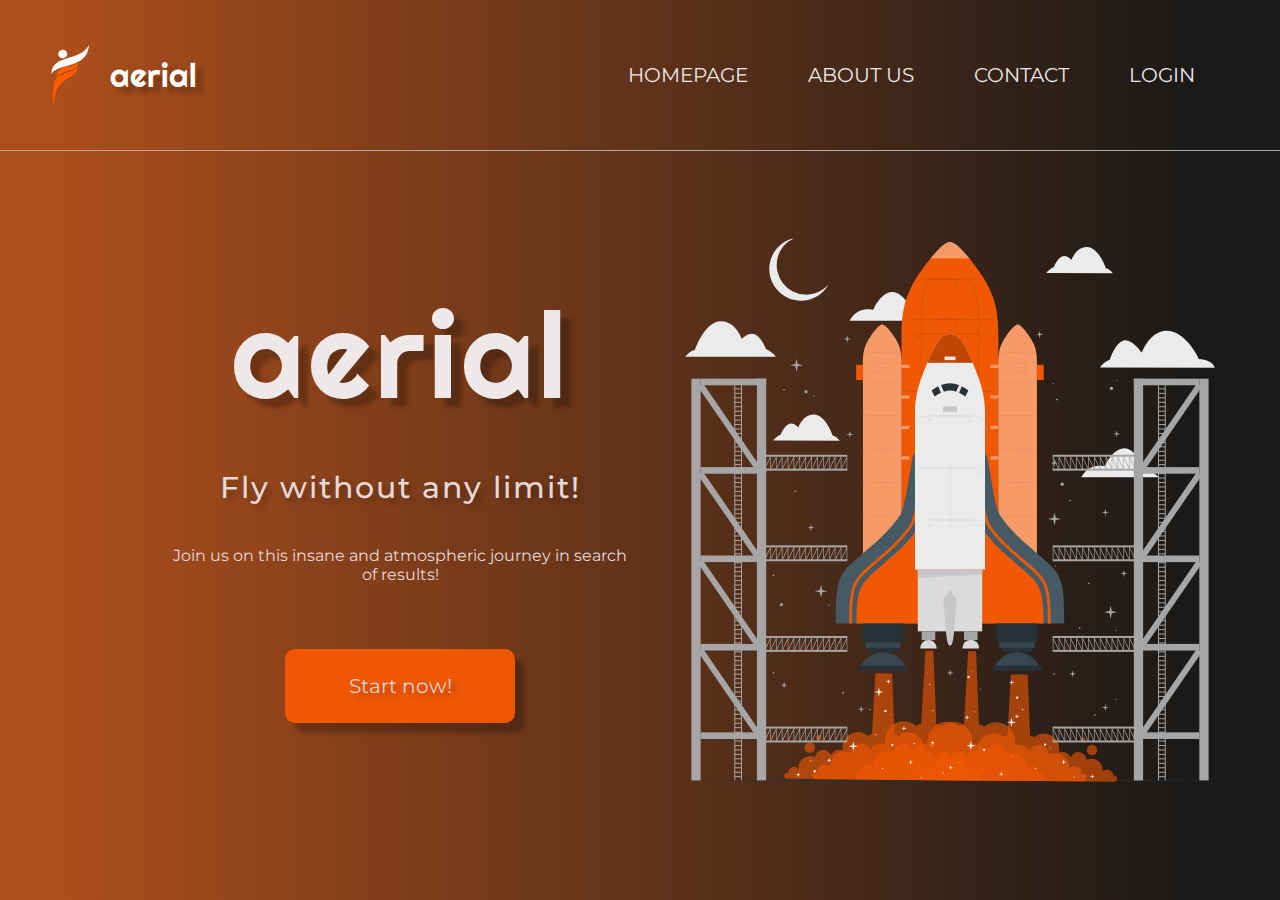
==== index.html @ 03a358d9 "Post" ====
<!DOCTYPE html>
<html lang="en">
<head>
    <meta charset="UTF-8">
    <meta http-equiv="X-UA-Compatible" content="IE=edge">
    <meta name="viewport" content="width=device-width, initial-scale=1.0">
    <title>Aerial</title>
    <link rel="stylesheet" href="assets/css/style.css">

</head>
<body>
    <div id="main">
        <header class="main-header">
            <div class="left-menu">
                <img class="logo-img" src="assets/img/logo.svg" alt="aerial-logo">
                <h1 class="logo-name">Aerial</h1>
            </div>
            <nav class="nav-menu">
                <a href class="menu-item">Homepage</a>
                <a href class="menu-item">About Us</a>
                <a href class="menu-item">Contact</a>
                <a href class="menu-item">Login</a>
            </nav>
        </header>
        <main class="content">
            <section class="main-content">
                <div class="main-section">
                    <h1 class="main-section-title">Aerial</h1>
                    <h2 class="main-section-subtitle">Fly without any limit!</h2>
                    <p class="main-section-paragraph">Join us on this insane and atmospheric journey in search of results!</p>
                    <button class="main-btn">Start now!</button>
                </div>
                <img class="main-rocket" src="assets/img/rocket-animate.svg" alt="rocket-animate">
            </section>
            <section class="secondary-content">
                <div>
                </div>
            </section>
        </main>

        <footer>

        </footer>
    </div>
</body>
</html>
---- assets/css/style.css ----
@import url('https://fonts.googleapis.com/css2?family=Montserrat:wght@400;700&display=swap');
@import url('https://fonts.googleapis.com/css2?family=Staatliches&display=swap');
@import url('https://fonts.googleapis.com/css2?family=Righteous&family=Sarala:wght@400;700&display=swap');

* {
    margin: 0;
    padding: 0;
    box-sizing: border-box;
    text-decoration: none;
}
body {
    font-size: 100%;
    background: rgb(172,78,27);
    background: linear-gradient(90deg, rgba(172,78,27,1) 4%, rgba(28,26,24,1) 92%);
}

.main-header {
    color: white;
    display: flex;
    align-items: center;
    justify-content: space-between;
    margin: 10px;
    padding: 20px;
}

.left-menu {
    display: flex;
    align-items: center;
}

.logo-img {
    width: 50px;
    height: 60px;
    margin: 15px;
}

.logo-name {
    font-family: 'Righteous', cursive, sans-serif;
    text-transform: lowercase;
    font-size: 2em;
    font-weight: 300;
    text-shadow: 7px 6px 5px rgba(0, 0, 0, 0.25);
}

.nav-menu {
   display: flex;
   align-items: center;
   gap: 30px;
   margin-right: 40px;
}

.menu-item {
    text-transform: uppercase;
    font-size: 20px;
    font-weight: 400;
    color: rgb(238, 232, 232);
    font-family: 'Montserrat', sans-serif;
    padding: 15px;
    text-decoration: none;
    border-radius: 10px;
    transition: background-color 1s;
    transition: transform 1s cubic-bezier(0.4, 0, 0.2, 0.1);
}

.menu-item:hover {
    transform: scale(0.80);
    transition: 1s;
    background-color: rgba(192,69,3,255);
}

.content {
    border-top: 0.3px solid rgb(172, 172, 172);
}

.main-rocket {
    width: 50vw;
    height: 55vw;
}

.main-content {
    margin: 10px;
    display: flex;
    align-items: center;
    justify-content: space-between;
}

.main-section {
    margin-left: 10em;
    display: flex;
    flex-direction: column;
    align-items: center;
    gap: 40px;
}

.main-section-title {
    color: rgb(238, 232, 232);
    font-family: 'Righteous', cursive, sans-serif;
    font-weight: 500;
    font-size: 120px;
    letter-spacing: 4px;
    text-transform: lowercase;
    text-shadow: 10px 9px 4px rgba(0, 0, 0, 0.25);
}

.main-section-subtitle {
    font-family: 'Montserrat', sans-serif;
    color: rgb(230, 216, 216);
    font-weight: 500;
    font-size: 30px;
    letter-spacing: 2px;
    text-shadow: 4px 4px 6px rgba(0, 0, 0, 0.25);
}

.main-section-paragraph {
    font-family: 'Montserrat', sans-serif;
    text-align: center;
    color: rgb(230, 216, 216);
}

.main-btn {
    font-family: 'Montserrat', sans-serif;
    margin: 25px;
    width: 50%;
    padding: 25px;
    border: none;
    border-radius: 10px;
    color: rgb(218, 211, 211);
    font-size: 20px;
    font-weight: 400;
    background-color: #f05704;
    cursor: pointer;
    text-shadow: 5px 4px 4px rgba(0, 0, 0, 0.25);
    box-shadow: 10px 10px 5px rgba(0, 0, 0, 0.25);
    transition: transform 900ms cubic-bezier(0.4, 0, 0.2, 0.1);
}

.main-btn:hover {
    background-color: #f59a67;
    transform: scale(1.20);
    transition: 1s;
}
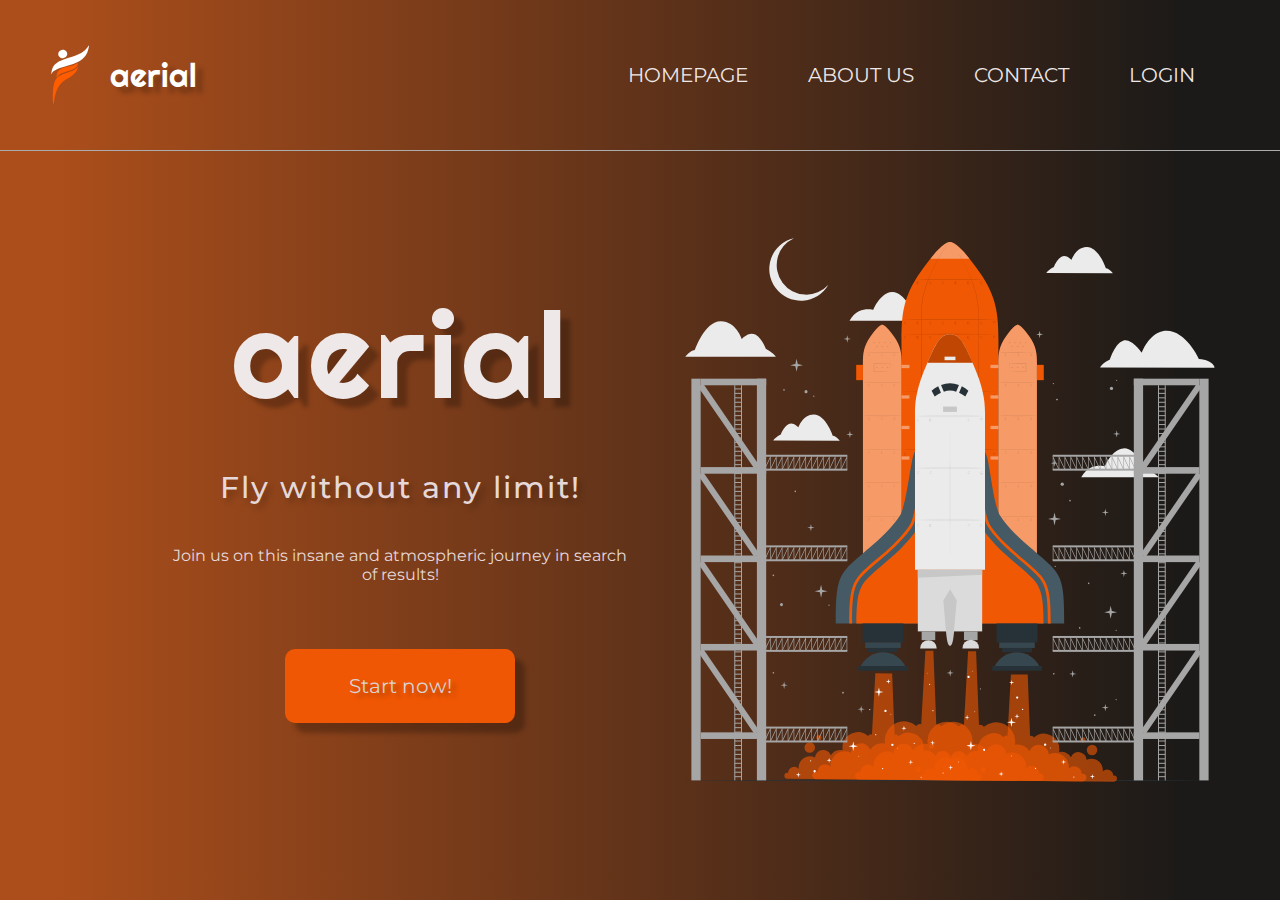
==== commit 1f813b1c: "login page" ====
--- a/index.html
+++ b/index.html
@@ -16,10 +16,10 @@
                 <h1 class="logo-name">Aerial</h1>
             </div>
             <nav class="nav-menu">
-                <a href class="menu-item">Homepage</a>
+                <a href="ind" class="menu-item">Homepage</a>
                 <a href class="menu-item">About Us</a>
                 <a href class="menu-item">Contact</a>
-                <a href class="menu-item">Login</a>
+                <a href="login-page.html" class="menu-item">Login</a>
             </nav>
         </header>
         <main class="content">
--- a/assets/css/style.css
+++ b/assets/css/style.css
@@ -139,4 +139,7 @@
     transform: scale(1.20);
     transition: 1s;
 }
+.login-content {
+    
+}
 
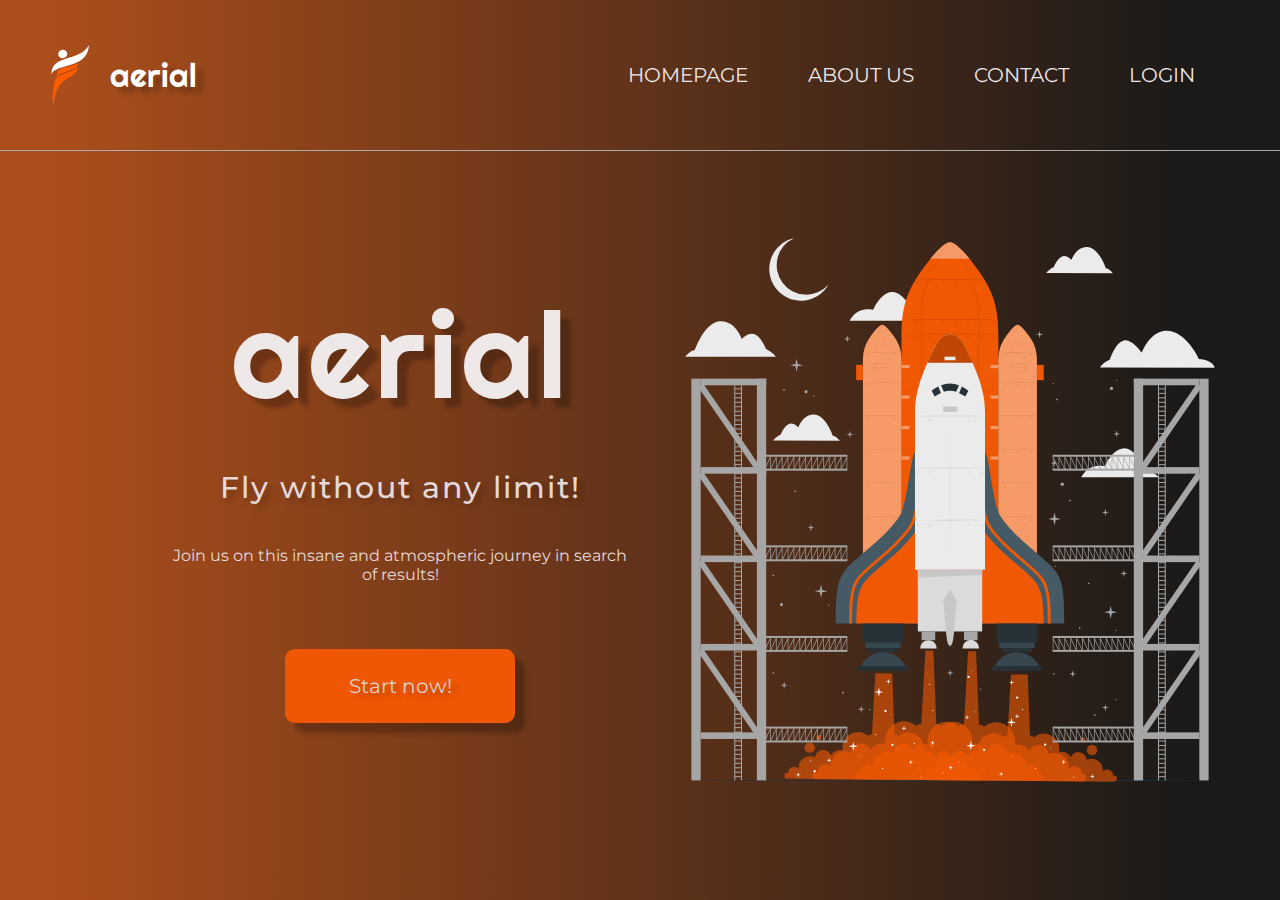
==== commit 214d8f96: "correct structure, new pages and rout fixed" ====
--- a/index.html
+++ b/index.html
@@ -1,25 +1,26 @@
 <!DOCTYPE html>
 <html lang="en">
 <head>
+    <title>Aerial</title>
     <meta charset="UTF-8">
     <meta http-equiv="X-UA-Compatible" content="IE=edge">
     <meta name="viewport" content="width=device-width, initial-scale=1.0">
-    <title>Aerial</title>
-    <link rel="stylesheet" href="assets/css/style.css">
+    <link rel="stylesheet" href="/resources/css/style.css">
+    <link rel="shortcut icon" href="/resources/img/logo.svg" type="image/x-icon">
 
 </head>
 <body>
     <div id="main">
         <header class="main-header">
             <div class="left-menu">
-                <img class="logo-img" src="assets/img/logo.svg" alt="aerial-logo">
+                <img class="logo-img" src="resources/img/logo.svg" alt="aerial-logo">
                 <h1 class="logo-name">Aerial</h1>
             </div>
             <nav class="nav-menu">
-                <a href="ind" class="menu-item">Homepage</a>
-                <a href class="menu-item">About Us</a>
-                <a href class="menu-item">Contact</a>
-                <a href="login-page.html" class="menu-item">Login</a>
+                <a href="index.html" class="menu-item">Homepage</a>
+                <a href="/web/about.html" class="menu-item">About Us</a>
+                <a href="/web/contact.html" class="menu-item">Contact</a>
+                <a href="/web/login-page.html" class="menu-item">Login</a>
             </nav>
         </header>
         <main class="content">
@@ -30,7 +31,7 @@
                     <p class="main-section-paragraph">Join us on this insane and atmospheric journey in search of results!</p>
                     <button class="main-btn">Start now!</button>
                 </div>
-                <img class="main-rocket" src="assets/img/rocket-animate.svg" alt="rocket-animate">
+                <img class="main-rocket" src="resources/img/rocket-animate.svg" alt="rocket-animate">
             </section>
             <section class="secondary-content">
                 <div>
@@ -42,5 +43,8 @@
 
         </footer>
     </div>
+
+
+    <script src="/resources/js/test.js"></script>
 </body>
 </html>--- a/resources/css/style.css
+++ b/resources/css/style.css
@@ -0,0 +1,145 @@
+@import url('https://fonts.googleapis.com/css2?family=Montserrat:wght@400;700&display=swap');
+@import url('https://fonts.googleapis.com/css2?family=Staatliches&display=swap');
+@import url('https://fonts.googleapis.com/css2?family=Righteous&family=Sarala:wght@400;700&display=swap');
+
+* {
+    margin: 0;
+    padding: 0;
+    box-sizing: border-box;
+    text-decoration: none;
+}
+body {
+    font-size: 100%;
+    background: rgb(172,78,27);
+    background: linear-gradient(90deg, rgba(172,78,27,1) 4%, rgba(28,26,24,1) 92%);
+}
+
+.main-header {
+    color: white;
+    display: flex;
+    align-items: center;
+    justify-content: space-between;
+    margin: 10px;
+    padding: 20px;
+}
+
+.left-menu {
+    display: flex;
+    align-items: center;
+}
+
+.logo-img {
+    width: 50px;
+    height: 60px;
+    margin: 15px;
+}
+
+.logo-name {
+    font-family: 'Righteous', cursive, sans-serif;
+    text-transform: lowercase;
+    font-size: 2em;
+    font-weight: 300;
+    text-shadow: 7px 6px 5px rgba(0, 0, 0, 0.25);
+}
+
+.nav-menu {
+   display: flex;
+   align-items: center;
+   gap: 30px;
+   margin-right: 40px;
+}
+
+.menu-item {
+    text-transform: uppercase;
+    font-size: 20px;
+    font-weight: 400;
+    color: rgb(238, 232, 232);
+    font-family: 'Montserrat', sans-serif;
+    padding: 15px;
+    text-decoration: none;
+    border-radius: 10px;
+    transition: background-color 1s;
+    transition: transform 1s cubic-bezier(0.4, 0, 0.2, 0.1);
+}
+
+.menu-item:hover {
+    transform: scale(0.80);
+    transition: 1s;
+    background-color: rgba(192,69,3,255);
+}
+
+.content {
+    border-top: 0.3px solid rgb(172, 172, 172);
+}
+
+.main-rocket {
+    width: 50vw;
+    height: 55vw;
+}
+
+.main-content {
+    margin: 10px;
+    display: flex;
+    align-items: center;
+    justify-content: space-between;
+}
+
+.main-section {
+    margin-left: 10em;
+    display: flex;
+    flex-direction: column;
+    align-items: center;
+    gap: 40px;
+}
+
+.main-section-title {
+    color: rgb(238, 232, 232);
+    font-family: 'Righteous', cursive, sans-serif;
+    font-weight: 500;
+    font-size: 120px;
+    letter-spacing: 4px;
+    text-transform: lowercase;
+    text-shadow: 10px 9px 4px rgba(0, 0, 0, 0.25);
+}
+
+.main-section-subtitle {
+    font-family: 'Montserrat', sans-serif;
+    color: rgb(230, 216, 216);
+    font-weight: 500;
+    font-size: 30px;
+    letter-spacing: 2px;
+    text-shadow: 4px 4px 6px rgba(0, 0, 0, 0.25);
+}
+
+.main-section-paragraph {
+    font-family: 'Montserrat', sans-serif;
+    text-align: center;
+    color: rgb(230, 216, 216);
+}
+
+.main-btn {
+    font-family: 'Montserrat', sans-serif;
+    margin: 25px;
+    width: 50%;
+    padding: 25px;
+    border: none;
+    border-radius: 10px;
+    color: rgb(218, 211, 211);
+    font-size: 20px;
+    font-weight: 400;
+    background-color: #f05704;
+    cursor: pointer;
+    text-shadow: 5px 4px 4px rgba(0, 0, 0, 0.25);
+    box-shadow: 10px 10px 5px rgba(0, 0, 0, 0.25);
+    transition: transform 900ms cubic-bezier(0.4, 0, 0.2, 0.1);
+}
+
+.main-btn:hover {
+    background-color: #f59a67;
+    transform: scale(1.20);
+    transition: 1s;
+}
+.login-content {
+    
+}
+
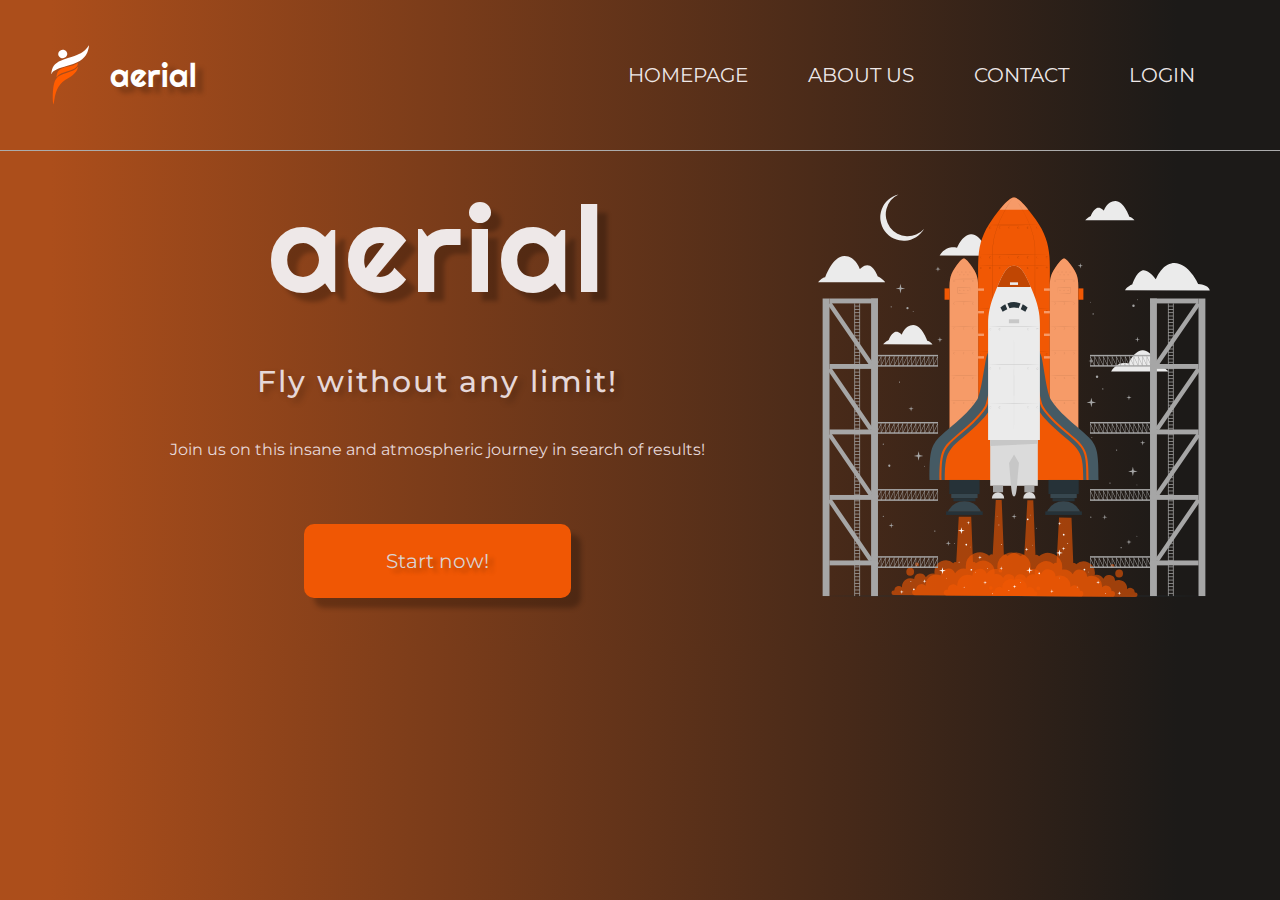
==== commit 5d671181: "Stylesheet, index view fixed and script removed" ====
--- a/index.html
+++ b/index.html
@@ -40,11 +40,8 @@
         </main>
 
         <footer>
-
+            
         </footer>
     </div>
-
-
-    <script src="/resources/js/test.js"></script>
 </body>
 </html>--- a/resources/css/style.css
+++ b/resources/css/style.css
@@ -8,6 +8,7 @@
     box-sizing: border-box;
     text-decoration: none;
 }
+
 body {
     font-size: 100%;
     background: rgb(172,78,27);
@@ -73,8 +74,8 @@
 }
 
 .main-rocket {
-    width: 50vw;
-    height: 55vw;
+    width: 40vw;
+    height: 37vw;
 }
 
 .main-content {
@@ -139,7 +140,4 @@
     transform: scale(1.20);
     transition: 1s;
 }
-.login-content {
-    
-}
 
